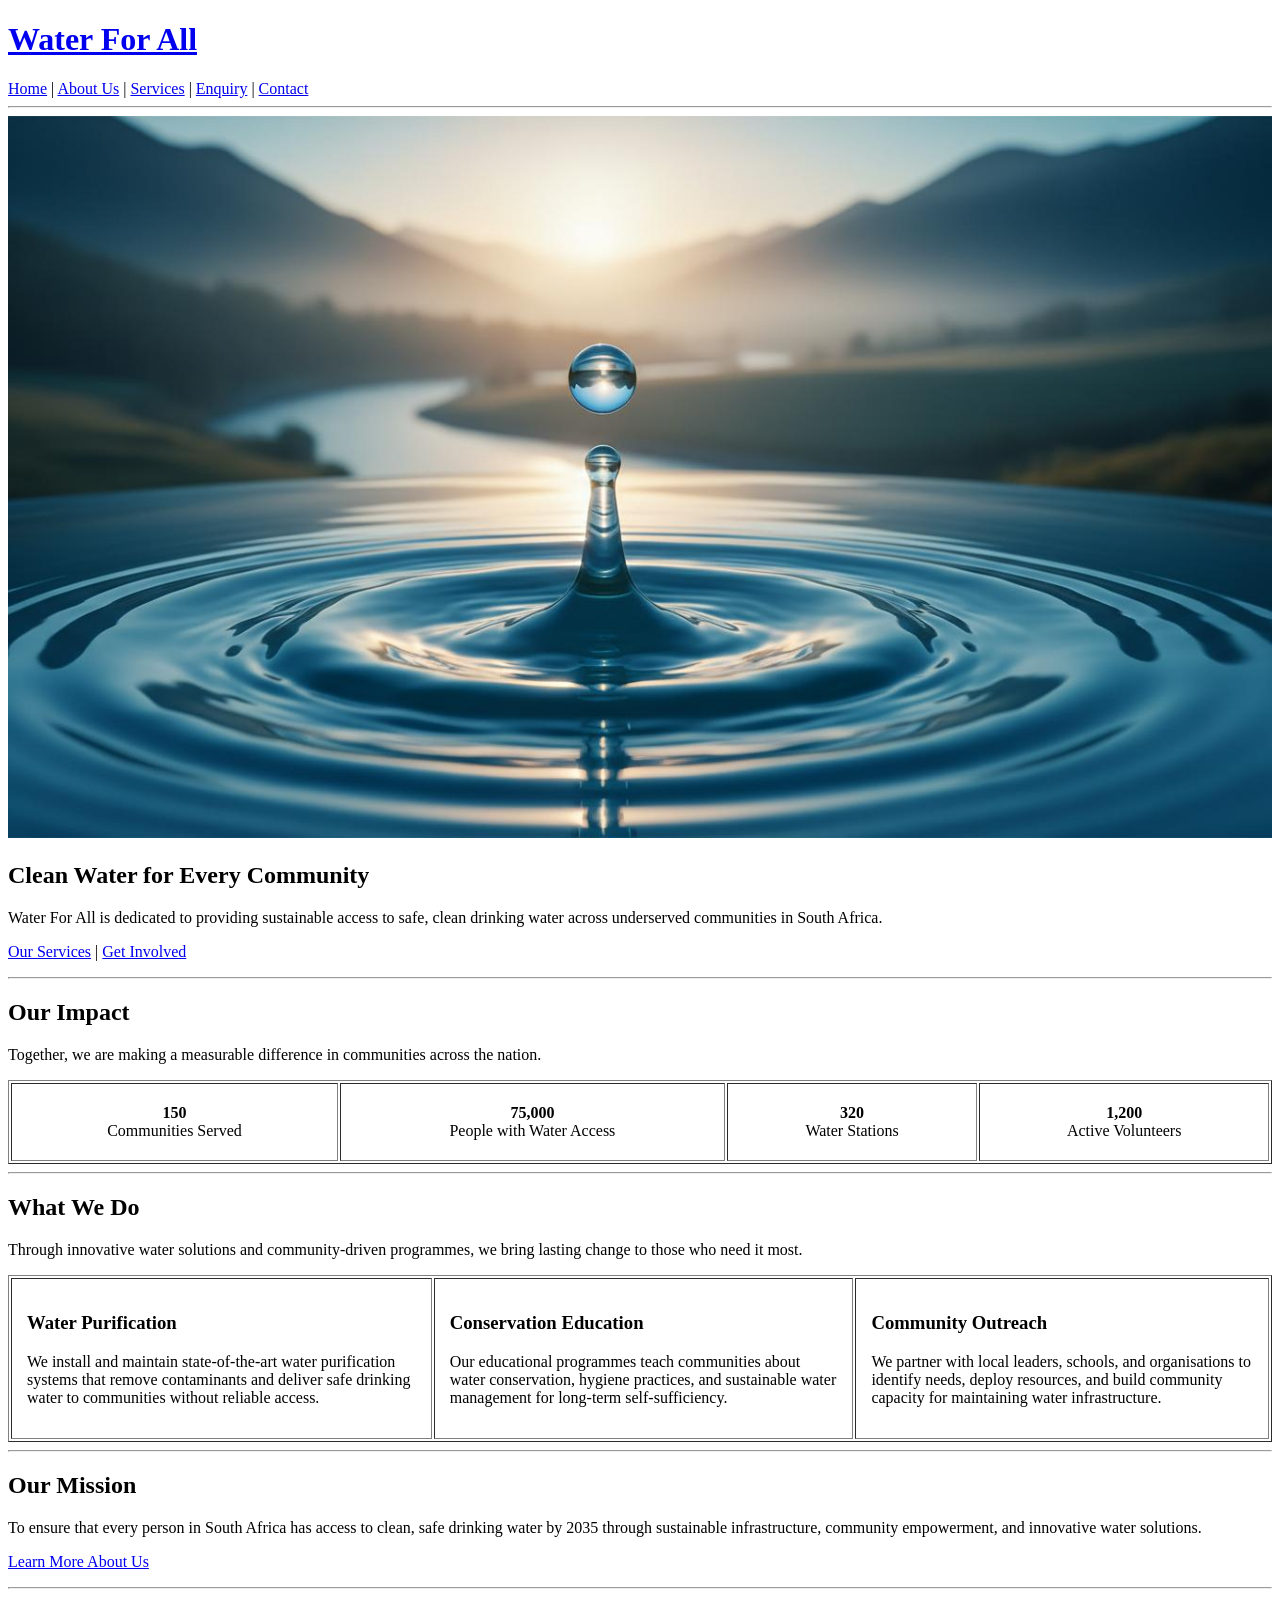
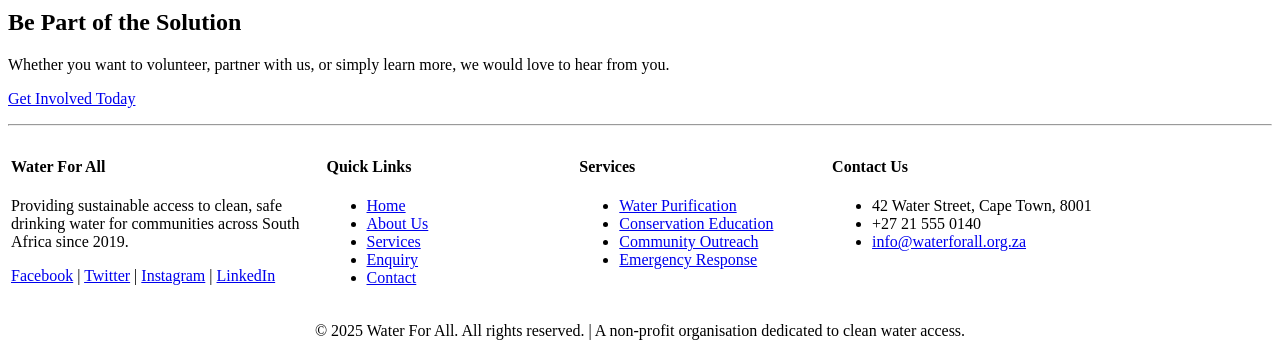
==== index.html @ b5fd282f "added multiple details such as footers,typeable  working coloms to fill in details" ====
<!DOCTYPE html>
<html lang="en">
<head>
    <meta charset="UTF-8">
    <meta name="viewport" content="width=device-width, initial-scale=1.0">
    <meta name="description" content="Water For All - Providing clean, safe drinking water to communities across South Africa.">
    <title>Water For All | Clean Water for Every Community</title>
</head>
<body>

<!-- ==================== HEADER ==================== -->
<header>
    <a href="index.html">
        <h1>Water For All</h1>
    </a>
    <nav>
        <a href="index.html">Home</a> |
        <a href="about.html">About Us</a> |
        <a href="services.html">Services</a> |
        <a href="enquiry.html">Enquiry</a> |
        <a href="contact.html">Contact</a>
    </nav>
    <hr>
</header>

<!-- ==================== MAIN CONTENT ==================== -->
<main>

    <!-- Hero Section -->
    <section>
        <img src="images/hero-home.jpg" alt="Crystal clear water drop creating ripples in a pool" width="100%">
        <h1>Clean Water for Every Community</h1>
        <p>Water For All is dedicated to providing sustainable access to safe, clean drinking water across underserved communities in South Africa.</p>
        <p><a href="services.html">Our Services</a> | <a href="enquiry.html">Get Involved</a></p>
    </section>

    <hr>

    <!-- Impact Statistics -->
    <section>
        <h2>Our Impact</h2>
        <p>Together, we are making a measurable difference in communities across the nation.</p>
        <table border="1" cellpadding="20" width="100%">
            <tr>
                <td align="center">
                    <strong>150</strong><br>
                    Communities Served
                </td>
                <td align="center">
                    <strong>75,000</strong><br>
                    People with Water Access
                </td>
                <td align="center">
                    <strong>320</strong><br>
                    Water Stations
                </td>
                <td align="center">
                    <strong>1,200</strong><br>
                    Active Volunteers
                </td>
            </tr>
        </table>
    </section>

    <hr>

    <!-- Features Section -->
    <section>
        <h2>What We Do</h2>
        <p>Through innovative water solutions and community-driven programmes, we bring lasting change to those who need it most.</p>
        <table border="1" cellpadding="15" width="100%">
            <tr>
                <td valign="top">
                    <h3>Water Purification</h3>
                    <p>We install and maintain state-of-the-art water purification systems that remove contaminants and deliver safe drinking water to communities without reliable access.</p>
                </td>
                <td valign="top">
                    <h3>Conservation Education</h3>
                    <p>Our educational programmes teach communities about water conservation, hygiene practices, and sustainable water management for long-term self-sufficiency.</p>
                </td>
                <td valign="top">
                    <h3>Community Outreach</h3>
                    <p>We partner with local leaders, schools, and organisations to identify needs, deploy resources, and build community capacity for maintaining water infrastructure.</p>
                </td>
            </tr>
        </table>
    </section>

    <hr>

    <!-- Mission Statement -->
    <section>
        <h2>Our Mission</h2>
        <p>To ensure that every person in South Africa has access to clean, safe drinking water by 2035 through sustainable infrastructure, community empowerment, and innovative water solutions.</p>
        <p><a href="about.html">Learn More About Us</a></p>
    </section>

    <hr>

    <!-- Call-to-Action -->
    <section>
        <h2>Be Part of the Solution</h2>
        <p>Whether you want to volunteer, partner with us, or simply learn more, we would love to hear from you.</p>
        <p><a href="enquiry.html">Get Involved Today</a></p>
    </section>

</main>

<hr>

<!-- ==================== FOOTER ==================== -->
<footer>
    <table width="100%">
        <tr>
            <td valign="top" width="25%">
                <h4>Water For All</h4>
                <p>Providing sustainable access to clean, safe drinking water for communities across South Africa since 2019.</p>
                <p>
                    <a href="#">Facebook</a> |
                    <a href="#">Twitter</a> |
                    <a href="#">Instagram</a> |
                    <a href="#">LinkedIn</a>
                </p>
            </td>
            <td valign="top" width="20%">
                <h4>Quick Links</h4>
                <ul>
                    <li><a href="index.html">Home</a></li>
                    <li><a href="about.html">About Us</a></li>
                    <li><a href="services.html">Services</a></li>
                    <li><a href="enquiry.html">Enquiry</a></li>
                    <li><a href="contact.html">Contact</a></li>
                </ul>
            </td>
            <td valign="top" width="20%">
                <h4>Services</h4>
                <ul>
                    <li><a href="services.html">Water Purification</a></li>
                    <li><a href="services.html">Conservation Education</a></li>
                    <li><a href="services.html">Community Outreach</a></li>
                    <li><a href="services.html">Emergency Response</a></li>
                </ul>
            </td>
            <td valign="top" width="35%">
                <h4>Contact Us</h4>
                <ul>
                    <li>42 Water Street, Cape Town, 8001</li>
                    <li>+27 21 555 0140</li>
                    <li><a href="mailto:info@waterforall.org.za">info@waterforall.org.za</a></li>
                </ul>
            </td>
        </tr>
    </table>
    <p align="center">&copy; 2025 Water For All. All rights reserved. | A non-profit organisation dedicated to clean water access.</p>
</footer>

</body>
</html>
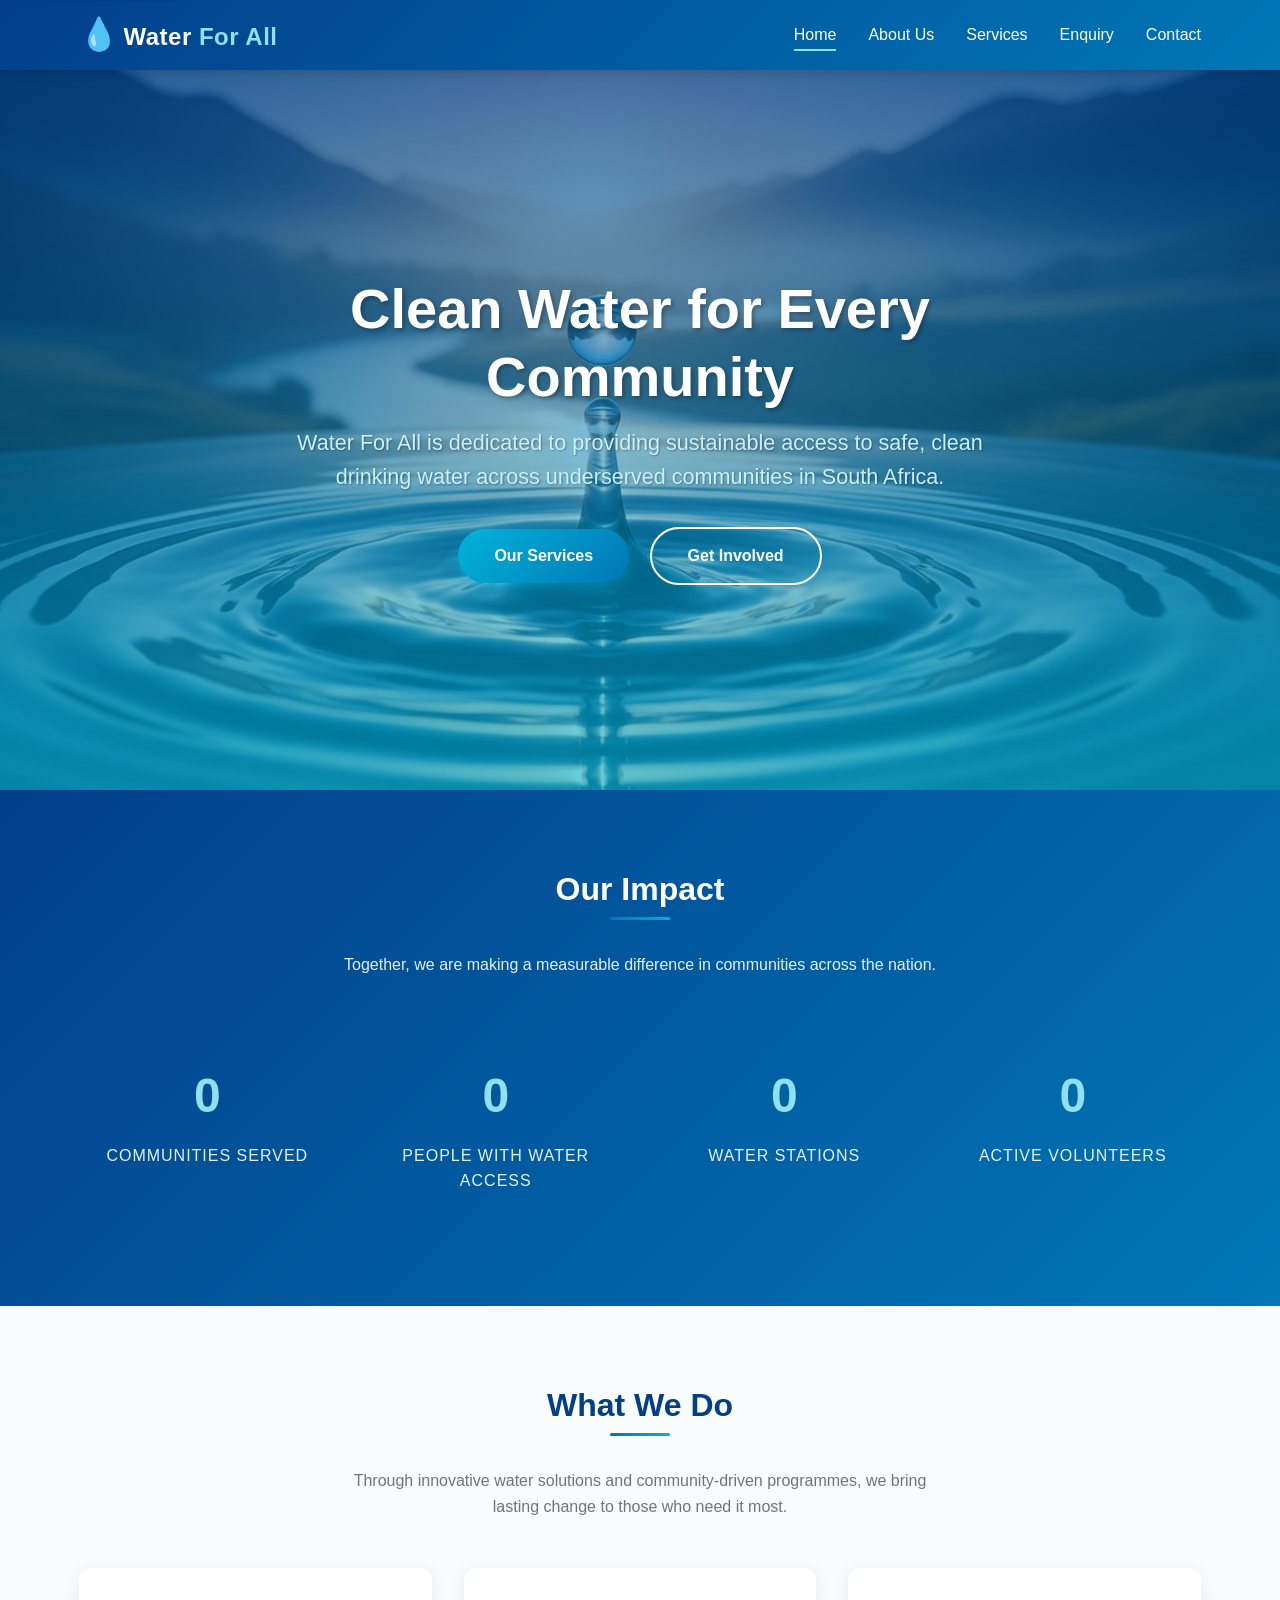
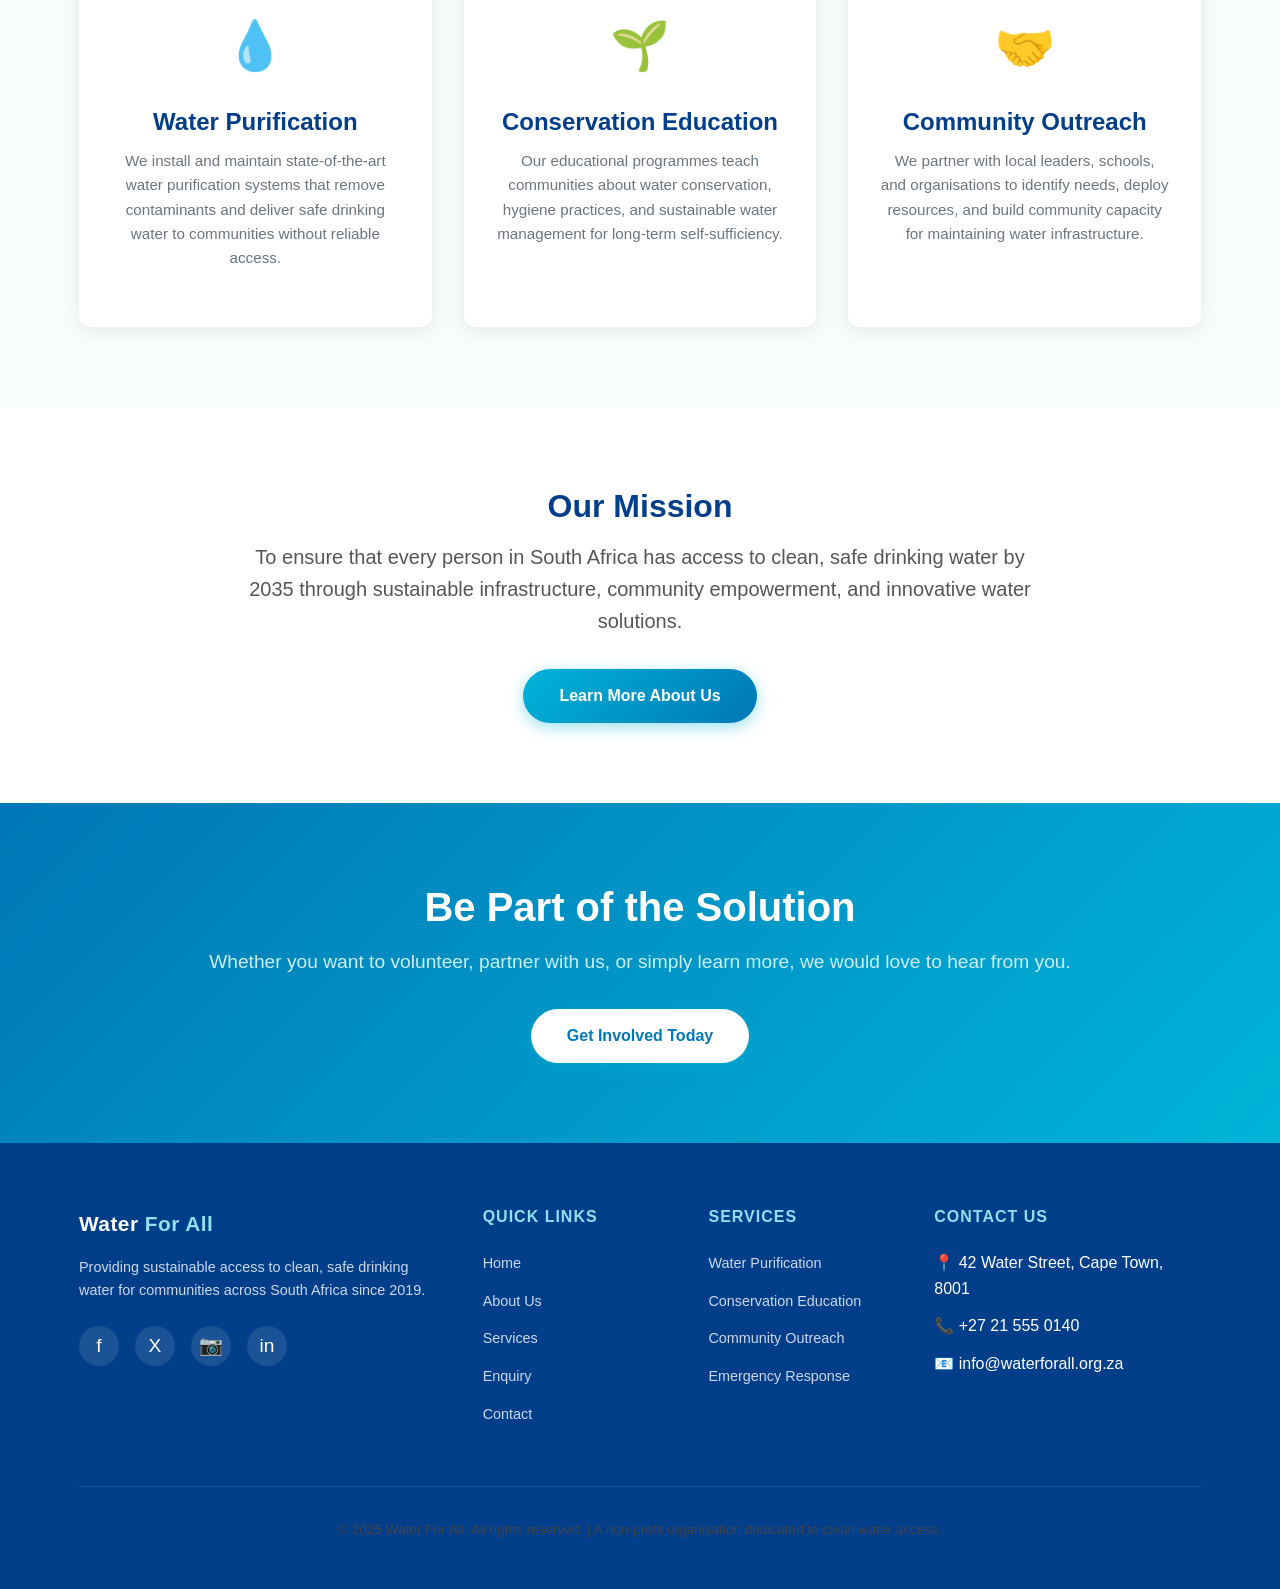
==== commit ffaf68c6: "updated all the code changed the background,etc this business is purely fictional all pictures are a" ====
--- a/index.html
+++ b/index.html
@@ -1,158 +1,228 @@
 <!DOCTYPE html>
+<!--
+    Water For All - Homepage (index.html)
+    This is the main landing page featuring a hero section,
+    statistics about the organisation's impact, and key features.
+-->
 <html lang="en">
 <head>
+    <!-- Meta tags for character encoding and responsive viewport -->
     <meta charset="UTF-8">
     <meta name="viewport" content="width=device-width, initial-scale=1.0">
     <meta name="description" content="Water For All - Providing clean, safe drinking water to communities across South Africa.">
     <title>Water For All | Clean Water for Every Community</title>
+    <!-- Link to external stylesheet -->
+    <link rel="stylesheet" href="css/style.css">
 </head>
 <body>
-
-<!-- ==================== HEADER ==================== -->
-<header>
-    <a href="index.html">
-        <h1>Water For All</h1>
-    </a>
-    <nav>
-        <a href="index.html">Home</a> |
-        <a href="about.html">About Us</a> |
-        <a href="services.html">Services</a> |
-        <a href="enquiry.html">Enquiry</a> |
-        <a href="contact.html">Contact</a>
-    </nav>
-    <hr>
-</header>
-
-<!-- ==================== MAIN CONTENT ==================== -->
-<main>
-
-    <!-- Hero Section -->
-    <section>
-        <img src="images/hero-home.jpg" alt="Crystal clear water drop creating ripples in a pool" width="100%">
-        <h1>Clean Water for Every Community</h1>
-        <p>Water For All is dedicated to providing sustainable access to safe, clean drinking water across underserved communities in South Africa.</p>
-        <p><a href="services.html">Our Services</a> | <a href="enquiry.html">Get Involved</a></p>
-    </section>
-
-    <hr>
-
-    <!-- Impact Statistics -->
-    <section>
-        <h2>Our Impact</h2>
-        <p>Together, we are making a measurable difference in communities across the nation.</p>
-        <table border="1" cellpadding="20" width="100%">
-            <tr>
-                <td align="center">
-                    <strong>150</strong><br>
-                    Communities Served
-                </td>
-                <td align="center">
-                    <strong>75,000</strong><br>
-                    People with Water Access
-                </td>
-                <td align="center">
-                    <strong>320</strong><br>
-                    Water Stations
-                </td>
-                <td align="center">
-                    <strong>1,200</strong><br>
-                    Active Volunteers
-                </td>
-            </tr>
-        </table>
-    </section>
-
-    <hr>
-
-    <!-- Features Section -->
-    <section>
-        <h2>What We Do</h2>
-        <p>Through innovative water solutions and community-driven programmes, we bring lasting change to those who need it most.</p>
-        <table border="1" cellpadding="15" width="100%">
-            <tr>
-                <td valign="top">
-                    <h3>Water Purification</h3>
-                    <p>We install and maintain state-of-the-art water purification systems that remove contaminants and deliver safe drinking water to communities without reliable access.</p>
-                </td>
-                <td valign="top">
-                    <h3>Conservation Education</h3>
-                    <p>Our educational programmes teach communities about water conservation, hygiene practices, and sustainable water management for long-term self-sufficiency.</p>
-                </td>
-                <td valign="top">
-                    <h3>Community Outreach</h3>
-                    <p>We partner with local leaders, schools, and organisations to identify needs, deploy resources, and build community capacity for maintaining water infrastructure.</p>
-                </td>
-            </tr>
-        </table>
-    </section>
-
-    <hr>
-
-    <!-- Mission Statement -->
-    <section>
-        <h2>Our Mission</h2>
-        <p>To ensure that every person in South Africa has access to clean, safe drinking water by 2035 through sustainable infrastructure, community empowerment, and innovative water solutions.</p>
-        <p><a href="about.html">Learn More About Us</a></p>
-    </section>
-
-    <hr>
-
-    <!-- Call-to-Action -->
-    <section>
-        <h2>Be Part of the Solution</h2>
-        <p>Whether you want to volunteer, partner with us, or simply learn more, we would love to hear from you.</p>
-        <p><a href="enquiry.html">Get Involved Today</a></p>
-    </section>
-
-</main>
-
-<hr>
-
-<!-- ==================== FOOTER ==================== -->
-<footer>
-    <table width="100%">
-        <tr>
-            <td valign="top" width="25%">
-                <h4>Water For All</h4>
-                <p>Providing sustainable access to clean, safe drinking water for communities across South Africa since 2019.</p>
-                <p>
-                    <a href="#">Facebook</a> |
-                    <a href="#">Twitter</a> |
-                    <a href="#">Instagram</a> |
-                    <a href="#">LinkedIn</a>
-                </p>
-            </td>
-            <td valign="top" width="20%">
-                <h4>Quick Links</h4>
-                <ul>
-                    <li><a href="index.html">Home</a></li>
+    <!-- Skip to content link for keyboard accessibility -->
+    <a href="#main-content" class="skip-link">Skip to main content</a>
+
+    <!-- ============================================================ -->
+    <!-- SITE HEADER with Logo and Navigation -->
+    <!-- ============================================================ -->
+    <header class="site-header">
+        <div class="container header-container">
+            <!-- Logo with water drop icon -->
+            <div class="logo">
+                <a href="index.html">
+                    <span class="logo-icon">&#128167;</span>
+                    <span class="logo-text">Water <span>For All</span></span>
+                </a>
+            </div>
+            <!-- Mobile menu toggle button -->
+            <button class="menu-toggle" aria-label="Toggle navigation menu">&#9776;</button>
+            <!-- Main navigation menu -->
+            <nav class="main-nav" aria-label="Main navigation">
+                <ul class="nav-list">
+                    <li><a href="index.html" class="active">Home</a></li>
                     <li><a href="about.html">About Us</a></li>
                     <li><a href="services.html">Services</a></li>
                     <li><a href="enquiry.html">Enquiry</a></li>
                     <li><a href="contact.html">Contact</a></li>
                 </ul>
-            </td>
-            <td valign="top" width="20%">
-                <h4>Services</h4>
-                <ul>
-                    <li><a href="services.html">Water Purification</a></li>
-                    <li><a href="services.html">Conservation Education</a></li>
-                    <li><a href="services.html">Community Outreach</a></li>
-                    <li><a href="services.html">Emergency Response</a></li>
-                </ul>
-            </td>
-            <td valign="top" width="35%">
-                <h4>Contact Us</h4>
-                <ul>
-                    <li>42 Water Street, Cape Town, 8001</li>
-                    <li>+27 21 555 0140</li>
-                    <li><a href="mailto:info@waterforall.org.za">info@waterforall.org.za</a></li>
-                </ul>
-            </td>
-        </tr>
-    </table>
-    <p align="center">&copy; 2025 Water For All. All rights reserved. | A non-profit organisation dedicated to clean water access.</p>
-</footer>
-
+            </nav>
+        </div>
+    </header>
+
+    <!-- ============================================================ -->
+    <!-- MAIN CONTENT -->
+    <!-- ============================================================ -->
+    <main id="main-content">
+
+        <!-- ============================================================ -->
+        <!-- HERO SECTION -->
+        <!-- Full-width banner with background image, heading, and CTA -->
+        <!-- ============================================================ -->
+        <section class="hero" aria-label="Welcome banner">
+            <!-- Background image -->
+            <img src="images/hero-home.jpg" alt="Crystal clear water drop creating ripples" class="hero-bg">
+            <!-- Semi-transparent overlay for text readability -->
+            <div class="hero-overlay"></div>
+            <!-- Hero content: heading, tagline, and call-to-action buttons -->
+            <div class="hero-content">
+                <h1>Clean Water for Every Community</h1>
+                <p class="hero-tagline">Water For All is dedicated to providing sustainable access to safe, clean drinking water across underserved communities in South Africa.</p>
+                <div class="hero-buttons">
+                    <a href="services.html" class="btn btn-primary">Our Services</a>
+                    <a href="enquiry.html" class="btn btn-secondary">Get Involved</a>
+                </div>
+            </div>
+        </section>
+
+        <!-- ============================================================ -->
+        <!-- IMPACT STATISTICS SECTION -->
+        <!-- Displays key metrics about the organisation's achievements -->
+        <!-- ============================================================ -->
+        <section class="section section-dark" aria-label="Our impact statistics">
+            <div class="container">
+                <div class="section-header">
+                    <h2>Our Impact</h2>
+                    <p>Together, we are making a measurable difference in communities across the nation.</p>
+                </div>
+                <div class="stats-grid">
+                    <!-- Stat item 1: Communities served -->
+                    <div class="stat-item">
+                        <span class="stat-number" data-count="150">0</span>
+                        <span class="stat-label">Communities Served</span>
+                    </div>
+                    <!-- Stat item 2: People with water access -->
+                    <div class="stat-item">
+                        <span class="stat-number" data-count="75000">0</span>
+                        <span class="stat-label">People with Water Access</span>
+                    </div>
+                    <!-- Stat item 3: Water stations installed -->
+                    <div class="stat-item">
+                        <span class="stat-number" data-count="320">0</span>
+                        <span class="stat-label">Water Stations</span>
+                    </div>
+                    <!-- Stat item 4: Volunteer network -->
+                    <div class="stat-item">
+                        <span class="stat-number" data-count="1200">0</span>
+                        <span class="stat-label">Active Volunteers</span>
+                    </div>
+                </div>
+            </div>
+        </section>
+
+        <!-- ============================================================ -->
+        <!-- FEATURES / KEY SERVICES SECTION -->
+        <!-- Three feature cards highlighting the organisation's main focus areas -->
+        <!-- ============================================================ -->
+        <section class="section section-light" aria-label="What we do">
+            <div class="container">
+                <div class="section-header">
+                    <h2>What We Do</h2>
+                    <p>Through innovative water solutions and community-driven programmes, we bring lasting change to those who need it most.</p>
+                </div>
+                <div class="features-grid">
+                    <!-- Feature 1: Water Purification -->
+                    <article class="feature-card">
+                        <span class="feature-icon">&#128167;</span>
+                        <h3>Water Purification</h3>
+                        <p>We install and maintain state-of-the-art water purification systems that remove contaminants and deliver safe drinking water to communities without reliable access.</p>
+                    </article>
+                    <!-- Feature 2: Conservation Education -->
+                    <article class="feature-card">
+                        <span class="feature-icon">&#127793;</span>
+                        <h3>Conservation Education</h3>
+                        <p>Our educational programmes teach communities about water conservation, hygiene practices, and sustainable water management for long-term self-sufficiency.</p>
+                    </article>
+                    <!-- Feature 3: Community Outreach -->
+                    <article class="feature-card">
+                        <span class="feature-icon">&#129309;</span>
+                        <h3>Community Outreach</h3>
+                        <p>We partner with local leaders, schools, and organisations to identify needs, deploy resources, and build community capacity for maintaining water infrastructure.</p>
+                    </article>
+                </div>
+            </div>
+        </section>
+
+        <!-- ============================================================ -->
+        <!-- MISSION STATEMENT SECTION -->
+        <!-- Brief statement about the organisation's mission -->
+        <!-- ============================================================ -->
+        <section class="section" aria-label="Our mission">
+            <div class="container text-center">
+                <h2>Our Mission</h2>
+                <p style="font-size: 1.25rem; max-width: 800px; margin: 0 auto 2rem; color: #555;">
+                    To ensure that every person in South Africa has access to clean, safe drinking water by 2035 through sustainable infrastructure, community empowerment, and innovative water solutions.
+                </p>
+                <a href="about.html" class="btn btn-primary">Learn More About Us</a>
+            </div>
+        </section>
+
+        <!-- ============================================================ -->
+        <!-- CALL-TO-ACTION SECTION -->
+        <!-- Encourages visitors to take action -->
+        <!-- ============================================================ -->
+        <section class="cta-section" aria-label="Get involved">
+            <div class="container">
+                <h2>Be Part of the Solution</h2>
+                <p>Whether you want to volunteer, partner with us, or simply learn more, we would love to hear from you.</p>
+                <a href="enquiry.html" class="btn btn-primary" style="background: #fff; color: #0077B6;">Get Involved Today</a>
+            </div>
+        </section>
+
+    </main>
+
+    <!-- ============================================================ -->
+    <!-- SITE FOOTER -->
+    <!-- Contains logo, quick links, contact info, and social links -->
+    <!-- ============================================================ -->
+    <footer class="site-footer">
+        <div class="container">
+            <div class="footer-grid">
+                <!-- Brand column -->
+                <div class="footer-brand">
+                    <span class="logo-text">Water <span>For All</span></span>
+                    <p>Providing sustainable access to clean, safe drinking water for communities across South Africa since 2019.</p>
+                    <div class="footer-social">
+                        <a href="#" class="social-icon" aria-label="Facebook">f</a>
+                        <a href="#" class="social-icon" aria-label="Twitter">X</a>
+                        <a href="#" class="social-icon" aria-label="Instagram">&#128247;</a>
+                        <a href="#" class="social-icon" aria-label="LinkedIn">in</a>
+                    </div>
+                </div>
+                <!-- Quick links column -->
+                <div class="footer-links">
+                    <h4>Quick Links</h4>
+                    <ul>
+                        <li><a href="index.html">Home</a></li>
+                        <li><a href="about.html">About Us</a></li>
+                        <li><a href="services.html">Services</a></li>
+                        <li><a href="enquiry.html">Enquiry</a></li>
+                        <li><a href="contact.html">Contact</a></li>
+                    </ul>
+                </div>
+                <!-- Services column -->
+                <div class="footer-links">
+                    <h4>Services</h4>
+                    <ul>
+                        <li><a href="services.html">Water Purification</a></li>
+                        <li><a href="services.html">Conservation Education</a></li>
+                        <li><a href="services.html">Community Outreach</a></li>
+                        <li><a href="services.html">Emergency Response</a></li>
+                    </ul>
+                </div>
+                <!-- Contact column -->
+                <div class="footer-links">
+                    <h4>Contact Us</h4>
+                    <ul>
+                        <li>&#128205; 42 Water Street, Cape Town, 8001</li>
+                        <li>&#128222; +27 21 555 0140</li>
+                        <li>&#128231; info@waterforall.org.za</li>
+                    </ul>
+                </div>
+            </div>
+            <!-- Copyright bar -->
+            <div class="footer-bottom">
+                <p>&copy; 2025 Water For All. All rights reserved. | A non-profit organisation dedicated to clean water access.</p>
+            </div>
+        </div>
+    </footer>
+
+    <!-- Link to external JavaScript file -->
+    <script src="js/main.js"></script>
 </body>
 </html>
--- a/css/style.css
+++ b/css/style.css
@@ -0,0 +1,1048 @@
+/* ============================================================
+   Water For All - Main Stylesheet
+   Colour Palette:
+   - Primary Blue:     #0077B6 (headings, links, accents)
+   - Dark Blue:        #023E8A (dark sections, footer)
+   - Light Blue:       #90E0EF (highlights, hover states)
+   - Pale Blue:        #CAF0F8 (backgrounds, cards)
+   - Accent Teal:      #00B4D8 (buttons, CTAs)
+   - White:            #FFFFFF (text on dark)
+   - Dark Text:        #1A1A2E (body text)
+   - Grey Text:        #6C757D (captions, secondary)
+   ============================================================ */
+
+/* ---- Reset & Base Styles ---- */
+*, *::before, *::after {
+    margin: 0;
+    padding: 0;
+    box-sizing: border-box;
+}
+
+html {
+    scroll-behavior: smooth;
+}
+
+body {
+    font-family: 'Segoe UI', Tahoma, Geneva, Verdana, sans-serif;
+    font-size: 16px;
+    line-height: 1.6;
+    color: #1A1A2E;
+    background-color: #FFFFFF;
+}
+
+/* ---- Typography ---- */
+h1, h2, h3, h4, h5, h6 {
+    font-weight: 700;
+    line-height: 1.2;
+    color: #023E8A;
+    margin-bottom: 1rem;
+}
+
+h1 { font-size: 2.5rem; }
+h2 { font-size: 2rem; }
+h3 { font-size: 1.5rem; }
+
+p {
+    margin-bottom: 1rem;
+    color: #444;
+}
+
+a {
+    color: #0077B6;
+    text-decoration: none;
+    transition: color 0.3s ease;
+}
+
+a:hover {
+    color: #00B4D8;
+    text-decoration: underline;
+}
+
+img {
+    max-width: 100%;
+    height: auto;
+    display: block;
+}
+
+/* ---- Container ---- */
+.container {
+    width: 90%;
+    max-width: 1200px;
+    margin: 0 auto;
+    padding: 0 15px;
+}
+
+/* ---- Skip-to-content link for accessibility ---- */
+.skip-link {
+    position: absolute;
+    top: -40px;
+    left: 0;
+    background: #023E8A;
+    color: #fff;
+    padding: 8px 16px;
+    z-index: 10000;
+    transition: top 0.3s;
+}
+
+.skip-link:focus {
+    top: 0;
+}
+
+/* ============================================================
+   HEADER & NAVIGATION
+   ============================================================ */
+
+.site-header {
+    background: linear-gradient(135deg, #023E8A 0%, #0077B6 100%);
+    color: #fff;
+    padding: 0;
+    position: sticky;
+    top: 0;
+    z-index: 1000;
+    box-shadow: 0 2px 10px rgba(0,0,0,0.15);
+}
+
+.header-container {
+    display: flex;
+    justify-content: space-between;
+    align-items: center;
+    height: 70px;
+}
+
+/* ---- Logo ---- */
+.logo {
+    display: flex;
+    align-items: center;
+    gap: 12px;
+}
+
+.logo-icon {
+    font-size: 2rem;
+}
+
+.logo-text {
+    font-size: 1.5rem;
+    font-weight: 700;
+    color: #fff;
+    letter-spacing: 0.5px;
+}
+
+.logo-text span {
+    color: #90E0EF;
+}
+
+.logo a {
+    text-decoration: none;
+    color: inherit;
+}
+
+.logo a:hover {
+    text-decoration: none;
+}
+
+/* ---- Main Navigation ---- */
+.main-nav {
+    display: flex;
+    align-items: center;
+}
+
+.nav-list {
+    display: flex;
+    list-style: none;
+    gap: 2rem;
+}
+
+.nav-list a {
+    color: #fff;
+    font-weight: 500;
+    padding: 0.5rem 0;
+    position: relative;
+    text-decoration: none;
+}
+
+.nav-list a::after {
+    content: '';
+    position: absolute;
+    bottom: 0;
+    left: 0;
+    width: 0;
+    height: 2px;
+    background: #90E0EF;
+    transition: width 0.3s ease;
+}
+
+.nav-list a:hover::after,
+.nav-list a.active::after {
+    width: 100%;
+}
+
+.nav-list a:hover {
+    color: #90E0EF;
+    text-decoration: none;
+}
+
+/* ---- Mobile Menu Toggle ---- */
+.menu-toggle {
+    display: none;
+    background: none;
+    border: none;
+    color: #fff;
+    font-size: 1.5rem;
+    cursor: pointer;
+    padding: 0.5rem;
+}
+
+/* ============================================================
+   HERO SECTION (Homepage)
+   ============================================================ */
+
+.hero {
+    position: relative;
+    height: 80vh;
+    min-height: 500px;
+    display: flex;
+    align-items: center;
+    justify-content: center;
+    text-align: center;
+    overflow: hidden;
+}
+
+.hero-bg {
+    position: absolute;
+    top: 0;
+    left: 0;
+    width: 100%;
+    height: 100%;
+    object-fit: cover;
+    z-index: 0;
+}
+
+.hero-overlay {
+    position: absolute;
+    top: 0;
+    left: 0;
+    width: 100%;
+    height: 100%;
+    background: linear-gradient(
+        180deg,
+        rgba(2, 62, 138, 0.7) 0%,
+        rgba(0, 119, 182, 0.5) 50%,
+        rgba(0, 180, 216, 0.6) 100%
+    );
+    z-index: 1;
+}
+
+.hero-content {
+    position: relative;
+    z-index: 2;
+    max-width: 800px;
+    padding: 2rem;
+    color: #fff;
+}
+
+.hero h1 {
+    font-size: 3.5rem;
+    color: #fff;
+    margin-bottom: 1rem;
+    text-shadow: 2px 2px 4px rgba(0,0,0,0.3);
+}
+
+.hero-tagline {
+    font-size: 1.35rem;
+    margin-bottom: 2rem;
+    color: #CAF0F8;
+    text-shadow: 1px 1px 2px rgba(0,0,0,0.3);
+}
+
+/* ---- Buttons ---- */
+.btn {
+    display: inline-block;
+    padding: 14px 36px;
+    border-radius: 50px;
+    font-weight: 600;
+    font-size: 1rem;
+    text-align: center;
+    cursor: pointer;
+    transition: all 0.3s ease;
+    border: none;
+    text-decoration: none;
+}
+
+.btn:hover {
+    text-decoration: none;
+}
+
+.btn-primary {
+    background: linear-gradient(135deg, #00B4D8 0%, #0077B6 100%);
+    color: #fff;
+    box-shadow: 0 4px 15px rgba(0, 180, 216, 0.4);
+}
+
+.btn-primary:hover {
+    background: linear-gradient(135deg, #0077B6 0%, #00B4D8 100%);
+    color: #fff;
+    transform: translateY(-2px);
+    box-shadow: 0 6px 20px rgba(0, 180, 216, 0.5);
+}
+
+.btn-secondary {
+    background: transparent;
+    color: #fff;
+    border: 2px solid #fff;
+    margin-left: 1rem;
+}
+
+.btn-secondary:hover {
+    background: #fff;
+    color: #0077B6;
+    transform: translateY(-2px);
+}
+
+/* ============================================================
+   SECTION STYLES
+   ============================================================ */
+
+.section {
+    padding: 5rem 0;
+}
+
+.section-header {
+    text-align: center;
+    margin-bottom: 3rem;
+}
+
+.section-header h2 {
+    position: relative;
+    display: inline-block;
+    padding-bottom: 0.75rem;
+}
+
+.section-header h2::after {
+    content: '';
+    position: absolute;
+    bottom: 0;
+    left: 50%;
+    transform: translateX(-50%);
+    width: 60px;
+    height: 3px;
+    background: linear-gradient(90deg, #0077B6, #00B4D8);
+    border-radius: 2px;
+}
+
+.section-header p {
+    max-width: 600px;
+    margin: 1rem auto 0;
+    color: #6C757D;
+}
+
+/* Light and Dark section variants */
+.section-light {
+    background-color: #F8FCFD;
+}
+
+.section-dark {
+    background: linear-gradient(135deg, #023E8A 0%, #0077B6 100%);
+    color: #fff;
+}
+
+.section-dark h2,
+.section-dark h3 {
+    color: #fff;
+}
+
+.section-dark p {
+    color: rgba(255,255,255,0.9);
+}
+
+/* ============================================================
+   STATS / IMPACT SECTION
+   ============================================================ */
+
+.stats-grid {
+    display: grid;
+    grid-template-columns: repeat(4, 1fr);
+    gap: 2rem;
+    text-align: center;
+}
+
+.stat-item {
+    padding: 2rem 1rem;
+}
+
+.stat-number {
+    font-size: 3rem;
+    font-weight: 700;
+    color: #90E0EF;
+    display: block;
+    margin-bottom: 0.5rem;
+}
+
+.stat-label {
+    font-size: 1rem;
+    color: rgba(255,255,255,0.9);
+    text-transform: uppercase;
+    letter-spacing: 1px;
+}
+
+/* ============================================================
+   FEATURES / SERVICES GRID
+   ============================================================ */
+
+.features-grid {
+    display: grid;
+    grid-template-columns: repeat(3, 1fr);
+    gap: 2rem;
+}
+
+.feature-card {
+    background: #fff;
+    border-radius: 12px;
+    padding: 2.5rem 2rem;
+    text-align: center;
+    box-shadow: 0 4px 20px rgba(0,0,0,0.08);
+    transition: transform 0.3s ease, box-shadow 0.3s ease;
+}
+
+.feature-card:hover {
+    transform: translateY(-8px);
+    box-shadow: 0 12px 30px rgba(0,0,0,0.12);
+}
+
+.feature-icon {
+    font-size: 3rem;
+    margin-bottom: 1.5rem;
+    display: block;
+}
+
+.feature-card h3 {
+    color: #023E8A;
+    margin-bottom: 0.75rem;
+}
+
+.feature-card p {
+    color: #6C757D;
+    font-size: 0.95rem;
+}
+
+/* ============================================================
+   SERVICES PAGE CARDS
+   ============================================================ */
+
+.services-grid {
+    display: grid;
+    grid-template-columns: repeat(3, 1fr);
+    gap: 2rem;
+}
+
+.service-card {
+    background: #fff;
+    border-radius: 12px;
+    overflow: hidden;
+    box-shadow: 0 4px 20px rgba(0,0,0,0.08);
+    transition: transform 0.3s ease, box-shadow 0.3s ease;
+}
+
+.service-card:hover {
+    transform: translateY(-5px);
+    box-shadow: 0 12px 30px rgba(0,0,0,0.12);
+}
+
+.service-card img {
+    width: 100%;
+    height: 200px;
+    object-fit: cover;
+}
+
+.service-content {
+    padding: 1.5rem;
+}
+
+.service-content h3 {
+    color: #023E8A;
+    margin-bottom: 0.5rem;
+}
+
+.service-content p {
+    color: #6C757D;
+    font-size: 0.95rem;
+    margin-bottom: 1rem;
+}
+
+.service-link {
+    font-weight: 600;
+    color: #0077B6;
+}
+
+/* ============================================================
+   ABOUT PAGE STYLES
+   ============================================================ */
+
+.about-hero {
+    background: linear-gradient(135deg, #023E8A 0%, #0077B6 50%, #00B4D8 100%);
+    padding: 6rem 0;
+    text-align: center;
+    color: #fff;
+}
+
+.about-hero h1 {
+    color: #fff;
+    font-size: 3rem;
+}
+
+.about-hero p {
+    color: #CAF0F8;
+    font-size: 1.2rem;
+    max-width: 700px;
+    margin: 0 auto;
+}
+
+.about-content {
+    display: grid;
+    grid-template-columns: 1fr 1fr;
+    gap: 4rem;
+    align-items: center;
+}
+
+.about-image img {
+    border-radius: 12px;
+    box-shadow: 0 8px 30px rgba(0,0,0,0.1);
+}
+
+.about-text h2 {
+    margin-bottom: 1rem;
+}
+
+.values-list {
+    list-style: none;
+    padding: 0;
+}
+
+.values-list li {
+    padding: 0.75rem 0;
+    padding-left: 2rem;
+    position: relative;
+    border-bottom: 1px solid #eee;
+}
+
+.values-list li::before {
+    content: '\1F4A7';
+    position: absolute;
+    left: 0;
+    color: #0077B6;
+}
+
+/* Team Grid */
+.team-grid {
+    display: grid;
+    grid-template-columns: repeat(4, 1fr);
+    gap: 2rem;
+}
+
+.team-card {
+    text-align: center;
+    padding: 1.5rem;
+    background: #fff;
+    border-radius: 12px;
+    box-shadow: 0 4px 15px rgba(0,0,0,0.08);
+}
+
+.team-avatar {
+    width: 80px;
+    height: 80px;
+    border-radius: 50%;
+    background: linear-gradient(135deg, #0077B6, #00B4D8);
+    display: flex;
+    align-items: center;
+    justify-content: center;
+    margin: 0 auto 1rem;
+    font-size: 2rem;
+    color: #fff;
+}
+
+.team-card h4 {
+    color: #023E8A;
+    margin-bottom: 0.25rem;
+}
+
+.team-card p {
+    color: #6C757D;
+    font-size: 0.9rem;
+}
+
+/* ============================================================
+   CTA SECTION
+   ============================================================ */
+
+.cta-section {
+    background: linear-gradient(135deg, #0077B6 0%, #00B4D8 100%);
+    padding: 5rem 0;
+    text-align: center;
+    color: #fff;
+}
+
+.cta-section h2 {
+    color: #fff;
+    font-size: 2.5rem;
+    margin-bottom: 1rem;
+}
+
+.cta-section p {
+    color: #CAF0F8;
+    font-size: 1.2rem;
+    margin-bottom: 2rem;
+}
+
+/* ============================================================
+   CONTACT PAGE
+   ============================================================ */
+
+.contact-grid {
+    display: grid;
+    grid-template-columns: 1fr 1fr;
+    gap: 4rem;
+}
+
+.contact-info h3 {
+    margin-bottom: 1.5rem;
+}
+
+.contact-details {
+    list-style: none;
+    padding: 0;
+}
+
+.contact-details li {
+    padding: 1rem 0;
+    padding-left: 2.5rem;
+    position: relative;
+    border-bottom: 1px solid #eee;
+}
+
+.contact-details li:last-child {
+    border-bottom: none;
+}
+
+.contact-icon {
+    position: absolute;
+    left: 0;
+    font-size: 1.3rem;
+}
+
+/* ---- Contact Form ---- */
+.contact-form {
+    background: #F8FCFD;
+    padding: 2.5rem;
+    border-radius: 12px;
+}
+
+.form-group {
+    margin-bottom: 1.5rem;
+}
+
+.form-group label {
+    display: block;
+    margin-bottom: 0.5rem;
+    font-weight: 600;
+    color: #023E8A;
+}
+
+.form-group input,
+.form-group textarea,
+.form-group select {
+    width: 100%;
+    padding: 12px 16px;
+    border: 2px solid #E0E0E0;
+    border-radius: 8px;
+    font-size: 1rem;
+    font-family: inherit;
+    transition: border-color 0.3s ease, box-shadow 0.3s ease;
+}
+
+.form-group input:focus,
+.form-group textarea:focus,
+.form-group select:focus {
+    outline: none;
+    border-color: #0077B6;
+    box-shadow: 0 0 0 3px rgba(0, 119, 182, 0.1);
+}
+
+.form-group textarea {
+    resize: vertical;
+    min-height: 120px;
+}
+
+.form-error {
+    color: #DC3545;
+    font-size: 0.85rem;
+    margin-top: 0.25rem;
+    display: none;
+}
+
+.form-group.has-error input,
+.form-group.has-error textarea,
+.form-group.has-error select {
+    border-color: #DC3545;
+}
+
+.form-group.has-error .form-error {
+    display: block;
+}
+
+/* ---- Locations ---- */
+.locations-grid {
+    display: grid;
+    grid-template-columns: repeat(3, 1fr);
+    gap: 2rem;
+    margin-top: 3rem;
+}
+
+.location-card {
+    background: #fff;
+    padding: 2rem;
+    border-radius: 12px;
+    box-shadow: 0 4px 15px rgba(0,0,0,0.08);
+    text-align: center;
+}
+
+.location-icon {
+    font-size: 2.5rem;
+    margin-bottom: 1rem;
+    display: block;
+}
+
+.location-card h4 {
+    color: #023E8A;
+    margin-bottom: 0.5rem;
+}
+
+.location-card address {
+    font-style: normal;
+    color: #6C757D;
+    font-size: 0.95rem;
+}
+
+/* Map placeholder */
+.map-container {
+    width: 100%;
+    height: 400px;
+    background: linear-gradient(135deg, #CAF0F8 0%, #90E0EF 100%);
+    border-radius: 12px;
+    display: flex;
+    align-items: center;
+    justify-content: center;
+    margin-top: 3rem;
+    position: relative;
+    overflow: hidden;
+}
+
+.map-placeholder {
+    text-align: center;
+    color: #023E8A;
+}
+
+.map-placeholder-icon {
+    font-size: 4rem;
+    display: block;
+    margin-bottom: 1rem;
+}
+
+/* ============================================================
+   ENQUIRY PAGE
+   ============================================================ */
+
+.enquiry-layout {
+    display: grid;
+    grid-template-columns: 1fr 1fr;
+    gap: 4rem;
+    align-items: start;
+}
+
+.enquiry-intro {
+    padding-top: 1rem;
+}
+
+.enquiry-intro h2 {
+    margin-bottom: 1rem;
+}
+
+.enquiry-types {
+    margin-top: 2rem;
+}
+
+.enquiry-type {
+    display: flex;
+    align-items: flex-start;
+    gap: 1rem;
+    padding: 1.5rem;
+    background: #F8FCFD;
+    border-radius: 10px;
+    margin-bottom: 1rem;
+    border-left: 4px solid #0077B6;
+}
+
+.enquiry-type-icon {
+    font-size: 2rem;
+    flex-shrink: 0;
+}
+
+.enquiry-type h4 {
+    color: #023E8A;
+    margin-bottom: 0.25rem;
+}
+
+.enquiry-type p {
+    color: #6C757D;
+    font-size: 0.9rem;
+    margin-bottom: 0;
+}
+
+.radio-group {
+    display: flex;
+    gap: 1.5rem;
+    flex-wrap: wrap;
+}
+
+.radio-group label {
+    display: flex;
+    align-items: center;
+    gap: 0.5rem;
+    font-weight: 400;
+    color: #444;
+    cursor: pointer;
+}
+
+.radio-group input[type="radio"] {
+    width: auto;
+    accent-color: #0077B6;
+}
+
+/* ============================================================
+   FOOTER
+   ============================================================ */
+
+.site-footer {
+    background: #023E8A;
+    color: #fff;
+    padding: 4rem 0 2rem;
+}
+
+.footer-grid {
+    display: grid;
+    grid-template-columns: 2fr 1fr 1fr 1.5fr;
+    gap: 3rem;
+    margin-bottom: 3rem;
+}
+
+.footer-brand .logo-text {
+    font-size: 1.3rem;
+    margin-bottom: 1rem;
+    display: block;
+}
+
+.footer-brand p {
+    color: rgba(255,255,255,0.8);
+    font-size: 0.9rem;
+}
+
+.footer-links h4 {
+    color: #90E0EF;
+    font-size: 1rem;
+    text-transform: uppercase;
+    letter-spacing: 1px;
+    margin-bottom: 1.5rem;
+}
+
+.footer-links ul {
+    list-style: none;
+}
+
+.footer-links li {
+    margin-bottom: 0.75rem;
+}
+
+.footer-links a {
+    color: rgba(255,255,255,0.8);
+    font-size: 0.9rem;
+}
+
+.footer-links a:hover {
+    color: #90E0EF;
+}
+
+.footer-social {
+    display: flex;
+    gap: 1rem;
+    margin-top: 1.5rem;
+}
+
+.social-icon {
+    width: 40px;
+    height: 40px;
+    border-radius: 50%;
+    background: rgba(255,255,255,0.1);
+    display: flex;
+    align-items: center;
+    justify-content: center;
+    color: #fff;
+    font-size: 1.2rem;
+    transition: all 0.3s ease;
+}
+
+.social-icon:hover {
+    background: #00B4D8;
+    transform: translateY(-3px);
+    text-decoration: none;
+    color: #fff;
+}
+
+.footer-bottom {
+    border-top: 1px solid rgba(255,255,255,0.1);
+    padding-top: 2rem;
+    text-align: center;
+    color: rgba(255,255,255,0.6);
+    font-size: 0.85rem;
+}
+
+/* ============================================================
+   RESPONSIVE DESIGN
+   ============================================================ */
+
+@media (max-width: 1024px) {
+    .footer-grid {
+        grid-template-columns: 1fr 1fr;
+    }
+    
+    .team-grid {
+        grid-template-columns: repeat(2, 1fr);
+    }
+}
+
+@media (max-width: 768px) {
+    /* Mobile Navigation */
+    .menu-toggle {
+        display: block;
+    }
+    
+    .main-nav {
+        position: fixed;
+        top: 70px;
+        left: -100%;
+        width: 100%;
+        height: calc(100vh - 70px);
+        background: linear-gradient(135deg, #023E8A 0%, #0077B6 100%);
+        transition: left 0.3s ease;
+        overflow-y: auto;
+    }
+    
+    .main-nav.active {
+        left: 0;
+    }
+    
+    .nav-list {
+        flex-direction: column;
+        padding: 2rem;
+        gap: 0;
+    }
+    
+    .nav-list li {
+        border-bottom: 1px solid rgba(255,255,255,0.1);
+    }
+    
+    .nav-list a {
+        display: block;
+        padding: 1rem 0;
+    }
+    
+    /* Hero */
+    .hero h1 {
+        font-size: 2.2rem;
+    }
+    
+    .hero-tagline {
+        font-size: 1.1rem;
+    }
+    
+    .btn-secondary {
+        margin-left: 0;
+        margin-top: 1rem;
+    }
+    
+    /* Grids */
+    .stats-grid {
+        grid-template-columns: repeat(2, 1fr);
+    }
+    
+    .features-grid,
+    .services-grid {
+        grid-template-columns: 1fr;
+    }
+    
+    .about-content,
+    .contact-grid,
+    .enquiry-layout {
+        grid-template-columns: 1fr;
+        gap: 2rem;
+    }
+    
+    .locations-grid {
+        grid-template-columns: 1fr;
+    }
+    
+    .team-grid {
+        grid-template-columns: repeat(2, 1fr);
+    }
+    
+    .footer-grid {
+        grid-template-columns: 1fr;
+        text-align: center;
+    }
+    
+    .footer-social {
+        justify-content: center;
+    }
+    
+    /* Section padding */
+    .section {
+        padding: 3rem 0;
+    }
+    
+    .about-hero {
+        padding: 4rem 0;
+    }
+    
+    .about-hero h1 {
+        font-size: 2.2rem;
+    }
+}
+
+@media (max-width: 480px) {
+    .hero h1 {
+        font-size: 1.8rem;
+    }
+    
+    .stats-grid {
+        grid-template-columns: 1fr;
+    }
+    
+    .stat-number {
+        font-size: 2.5rem;
+    }
+    
+    .team-grid {
+        grid-template-columns: 1fr;
+    }
+    
+    .locations-grid {
+        grid-template-columns: 1fr;
+    }
+}
+
+/* ============================================================
+   UTILITY CLASSES
+   ============================================================ */
+
+.text-center { text-align: center; }
+.mt-1 { margin-top: 1rem; }
+.mt-2 { margin-top: 2rem; }
+.mb-1 { margin-bottom: 1rem; }
+.mb-2 { margin-bottom: 2rem; }
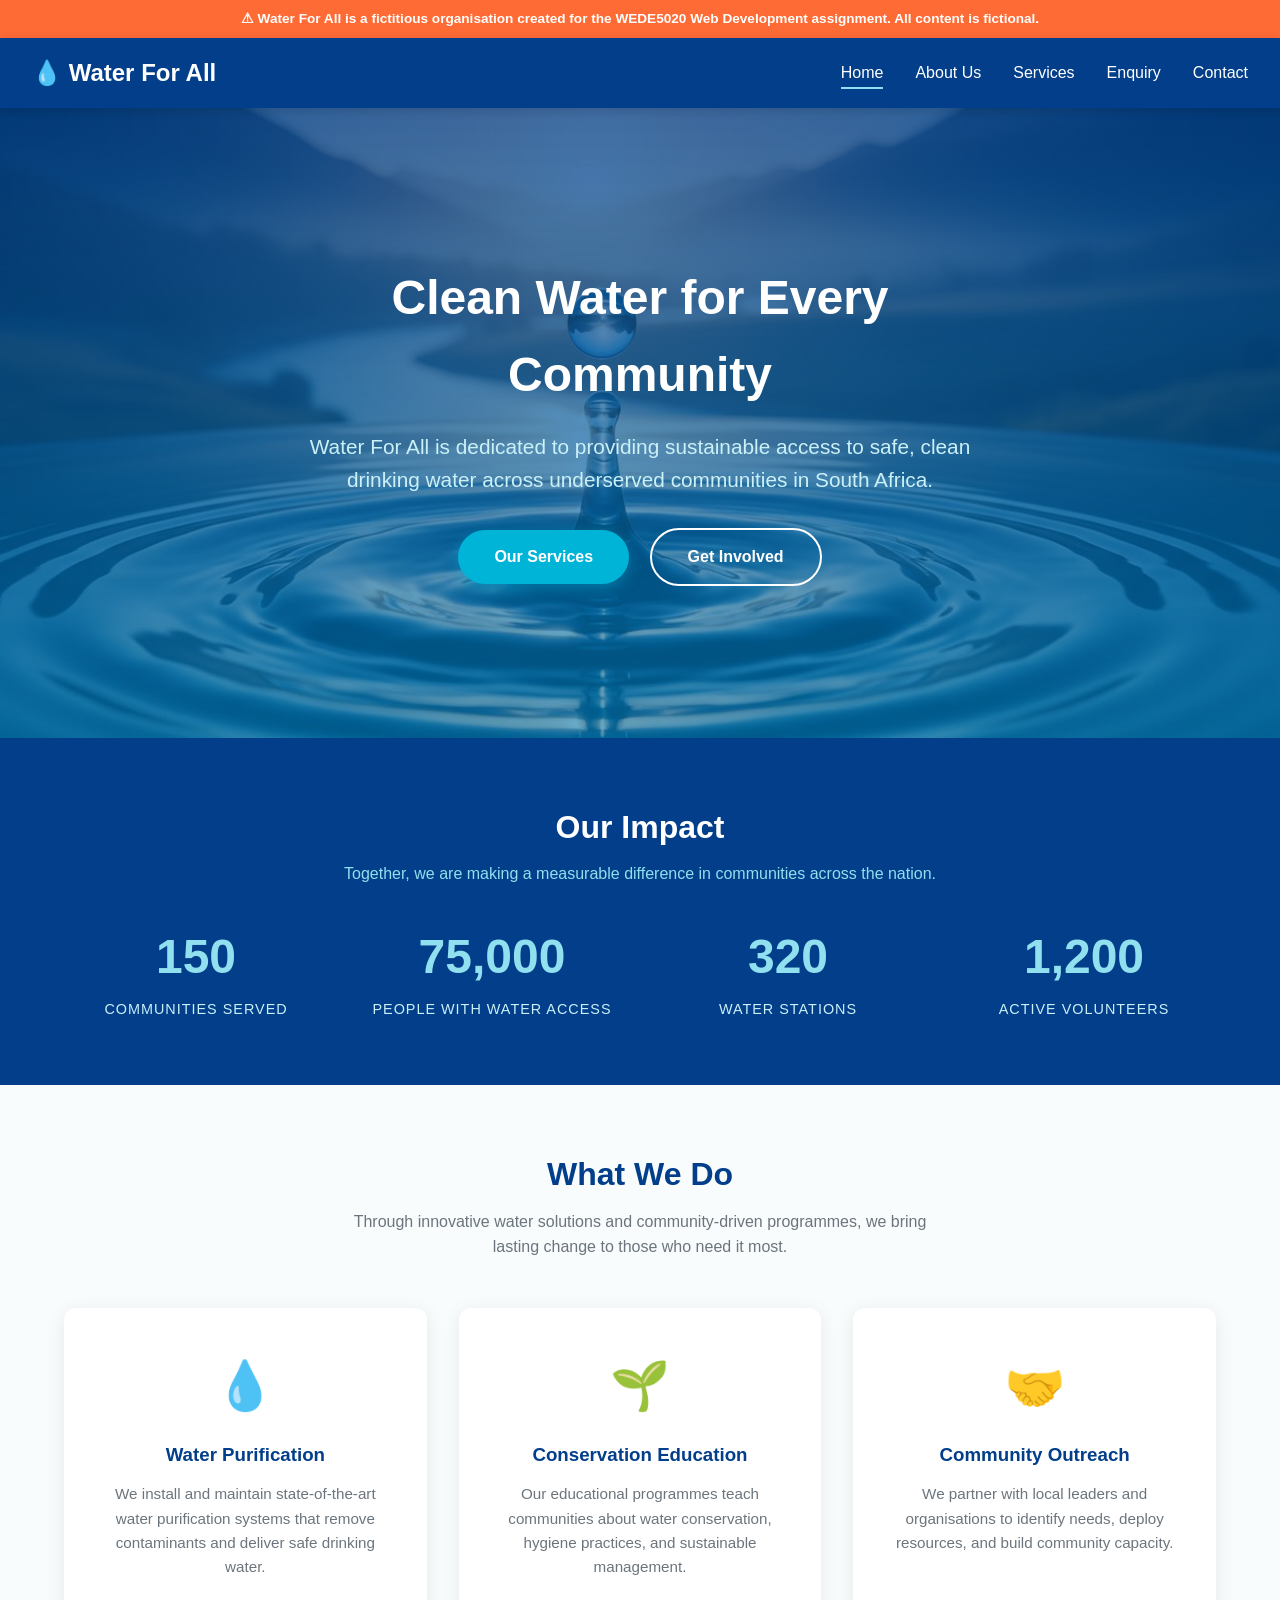
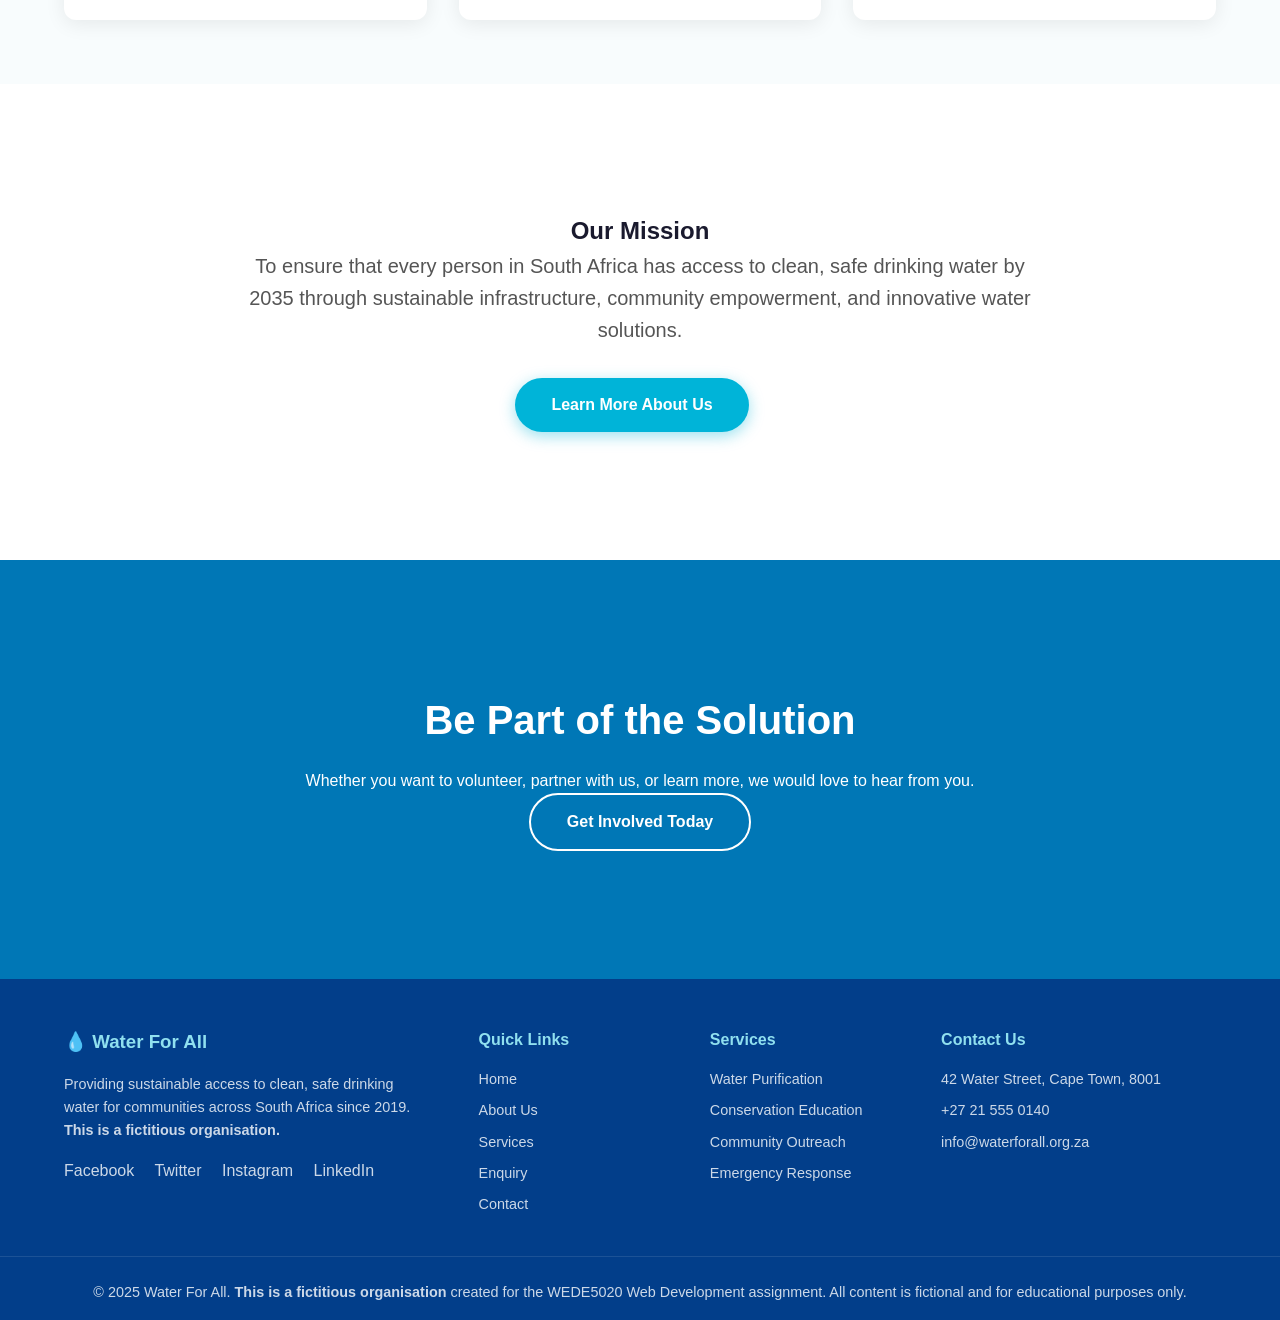
==== commit e18e472e: "added seo, and verification for emails and phone number" ====
--- a/index.html
+++ b/index.html
@@ -1,228 +1,245 @@
 <!DOCTYPE html>
-<!--
-    Water For All - Homepage (index.html)
-    This is the main landing page featuring a hero section,
-    statistics about the organisation's impact, and key features.
--->
 <html lang="en">
 <head>
-    <!-- Meta tags for character encoding and responsive viewport -->
     <meta charset="UTF-8">
     <meta name="viewport" content="width=device-width, initial-scale=1.0">
-    <meta name="description" content="Water For All - Providing clean, safe drinking water to communities across South Africa.">
     <title>Water For All | Clean Water for Every Community</title>
-    <!-- Link to external stylesheet -->
-    <link rel="stylesheet" href="css/style.css">
+    <meta name="description" content="Water For All provides clean, safe drinking water to underserved communities across South Africa through water purification, conservation education, and community outreach.">
+    <meta name="keywords" content="clean water, water purification, South Africa, community outreach, water conservation, non-profit">
+    <meta name="author" content="Water For All">
+    <meta property="og:title" content="Water For All | Clean Water for Every Community">
+    <meta property="og:description" content="Providing sustainable access to clean, safe drinking water across South Africa.">
+    <meta property="og:type" content="website">
+    <link rel="canonical" href="https://waterforall.org.za/index.html">
+    <style>
+        *,*::before,*::after{margin:0;padding:0;box-sizing:border-box}
+        body{font-family:'Segoe UI',Tahoma,Geneva,Verdana,sans-serif;font-size:16px;line-height:1.6;color:#1A1A2E}
+        img{max-width:100%;height:auto;display:block}
+        a{color:#0077B6;text-decoration:none;transition:color .3s}
+        a:hover{color:#00B4D8;text-decoration:underline}
+
+        /* Fictitious banner */
+        .fictitious-banner{background:#FF6B35;color:#fff;text-align:center;padding:.5rem;font-size:.85rem;font-weight:600}
+        .fictitious-banner a{color:#fff;text-decoration:underline}
+
+        /* Header */
+        header{background:#023E8A;color:#fff;padding:1rem 2rem;display:flex;justify-content:space-between;align-items:center;position:sticky;top:0;z-index:1000;box-shadow:0 2px 10px rgba(0,0,0,.15)}
+        header h1{font-size:1.5rem}header h1 a{color:#fff}header h1 a:hover{text-decoration:none}
+        nav ul{display:flex;list-style:none;gap:2rem}
+        nav a{color:#fff;font-weight:500;padding:.5rem 0;position:relative}
+        nav a::after{content:'';position:absolute;bottom:0;left:0;width:0;height:2px;background:#90E0EF;transition:width .3s}
+        nav a:hover::after{width:100%}nav a:hover{color:#90E0EF;text-decoration:none}
+        nav a.active::after{width:100%}
+        #menu-checkbox{display:none}.menu-icon{display:none;cursor:pointer;font-size:1.5rem;color:#fff}
+
+        /* Hero */
+        .hero{position:relative;height:70vh;min-height:500px;display:flex;align-items:center;justify-content:center;text-align:center;overflow:hidden}
+        .hero img{position:absolute;top:0;left:0;width:100%;height:100%;object-fit:cover;z-index:0}
+        .hero-overlay{position:absolute;top:0;left:0;width:100%;height:100%;background:linear-gradient(180deg,rgba(2,62,138,.75) 0%,rgba(0,119,182,.6) 100%);z-index:1}
+        .hero-text{position:relative;z-index:2;color:#fff;max-width:800px;padding:2rem;opacity:0;animation:fadeInUp 1s ease forwards}
+        .hero-text h2{font-size:3rem;color:#fff;margin-bottom:1rem}
+        .hero-text p{font-size:1.3rem;color:#CAF0F8;margin-bottom:2rem}
+        @keyframes fadeInUp{from{opacity:0;transform:translateY(30px)}to{opacity:1;transform:translateY(0)}}
+
+        /* Buttons */
+        .btn{display:inline-block;padding:14px 36px;border-radius:50px;font-weight:600;font-size:1rem;cursor:pointer;border:none;text-decoration:none;transition:all .3s}
+        .btn:hover{text-decoration:none;transform:translateY(-2px)}
+        .btn-primary{background:#00B4D8;color:#fff;margin-right:1rem;box-shadow:0 4px 15px rgba(0,180,216,.4)}
+        .btn-primary:hover{background:#0077B6;color:#fff}
+        .btn-secondary{background:transparent;color:#fff;border:2px solid #fff}
+        .btn-secondary:hover{background:#fff;color:#0077B6}
+
+        /* Stats */
+        .stats{background:#023E8A;color:#fff;padding:4rem 0;text-align:center}
+        .stats h2{color:#fff;font-size:2rem;margin-bottom:.5rem}
+        .stats>p{color:#90E0EF;margin-bottom:2rem}
+        .stats-grid{display:grid;grid-template-columns:repeat(4,1fr);gap:2rem;max-width:1200px;margin:0 auto;width:90%}
+        .stat-item{text-align:center;opacity:0;transform:translateY(20px);animation:fadeInUp .6s ease forwards}
+        .stat-item:nth-child(1){animation-delay:.2s}.stat-item:nth-child(2){animation-delay:.4s}
+        .stat-item:nth-child(3){animation-delay:.6s}.stat-item:nth-child(4){animation-delay:.8s}
+        .stat-number{font-size:3rem;font-weight:700;color:#90E0EF;display:block}
+        .stat-label{font-size:.9rem;color:#CAF0F8;text-transform:uppercase;letter-spacing:1px}
+
+        /* Container and sections */
+        .container{width:90%;max-width:1200px;margin:0 auto;padding:4rem 0}
+        .section-title{text-align:center;margin-bottom:3rem}
+        .section-title h2{font-size:2rem;color:#023E8A}
+        .section-title p{color:#6C757D;max-width:600px;margin:.5rem auto 0}
+        .features{background:#F8FCFD}
+        .features-grid{display:grid;grid-template-columns:repeat(3,1fr);gap:2rem}
+        .feature-card{background:#fff;border-radius:12px;padding:2.5rem 2rem;text-align:center;box-shadow:0 4px 20px rgba(0,0,0,.08);transition:transform .3s,box-shadow .3s}
+        .feature-card:hover{transform:translateY(-8px);box-shadow:0 12px 30px rgba(0,0,0,.12)}
+        .feature-icon{font-size:3rem;margin-bottom:1rem;display:block}
+        .feature-card h3{color:#023E8A;margin-bottom:.75rem}
+        .feature-card p{color:#6C757D;font-size:.95rem}
+
+        .mission{text-align:center;padding:4rem 0}
+        .mission p{font-size:1.25rem;max-width:800px;margin:0 auto 2rem;color:#555}
+
+        .cta{background:#0077B6;color:#fff;padding:4rem 0;text-align:center}
+        .cta h2{color:#fff;font-size:2.5rem;margin-bottom:1rem}
+        .cta>p{color:#CAF0F8;font-size:1.2rem;margin-bottom:2rem}
+
+        /* Footer */
+        footer{background:#023E8A;color:#fff;padding:3rem 0 1rem}
+        .footer-grid{display:grid;grid-template-columns:2fr 1fr 1fr 1.5fr;gap:3rem;max-width:1200px;margin:0 auto;width:90%}
+        footer h3,footer h4{color:#90E0EF;margin-bottom:1rem}
+        footer p,footer li{color:rgba(255,255,255,.8);font-size:.9rem}
+        footer ul{list-style:none}footer li{margin-bottom:.5rem}
+        footer a{color:rgba(255,255,255,.8)}footer a:hover{color:#90E0EF}
+        .social-links{margin-top:1rem}.social-links a{margin-right:1rem}
+        .footer-bottom{text-align:center;border-top:1px solid rgba(255,255,255,.1);padding-top:1.5rem;margin-top:2rem;color:rgba(255,255,255,.6);font-size:.85rem}
+
+        /* Scroll to top */
+        .scroll-top{position:fixed;bottom:30px;right:30px;width:50px;height:50px;border-radius:50%;background:#00B4D8;color:#fff;border:none;font-size:1.2rem;cursor:pointer;box-shadow:0 4px 15px rgba(0,0,0,.2);opacity:0;visibility:hidden;transition:all .3s;z-index:999}
+        .scroll-top.visible{opacity:1;visibility:visible}
+        .scroll-top:hover{background:#023E8A;transform:translateY(-3px)}
+
+        @media(max-width:768px){
+            header{flex-wrap:wrap}.menu-icon{display:block}nav{display:none;width:100%}
+            nav ul{flex-direction:column;gap:0;padding:1rem 0}nav ul li{padding:.75rem 0;border-bottom:1px solid rgba(255,255,255,.1)}
+            #menu-checkbox:checked~nav{display:block}
+            .hero-text h2{font-size:2rem}.stats-grid,.features-grid,.footer-grid{grid-template-columns:1fr}
+            .btn{display:block;margin:.5rem auto;text-align:center}.btn-primary{margin-right:auto}
+        }
+    </style>
 </head>
 <body>
-    <!-- Skip to content link for keyboard accessibility -->
-    <a href="#main-content" class="skip-link">Skip to main content</a>
-
-    <!-- ============================================================ -->
-    <!-- SITE HEADER with Logo and Navigation -->
-    <!-- ============================================================ -->
-    <header class="site-header">
-        <div class="container header-container">
-            <!-- Logo with water drop icon -->
-            <div class="logo">
-                <a href="index.html">
-                    <span class="logo-icon">&#128167;</span>
-                    <span class="logo-text">Water <span>For All</span></span>
-                </a>
+
+<div class="fictitious-banner">&#9888; Water For All is a <strong>fictitious organisation</strong> created for the WEDE5020 Web Development assignment. All content is fictional.</div>
+
+<header>
+    <h1><a href="index.html">&#128167; Water For All</a></h1>
+    <label for="menu-checkbox" class="menu-icon">&#9776;</label>
+    <input type="checkbox" id="menu-checkbox">
+    <nav>
+        <ul>
+            <li><a href="index.html" class="active">Home</a></li>
+            <li><a href="about.html">About Us</a></li>
+            <li><a href="services.html">Services</a></li>
+            <li><a href="enquiry.html">Enquiry</a></li>
+            <li><a href="contact.html">Contact</a></li>
+        </ul>
+    </nav>
+</header>
+
+<section class="hero">
+    <img src="images/hero-home.jpg" alt="Crystal clear water drop creating ripples in a pool">
+    <div class="hero-overlay"></div>
+    <div class="hero-text">
+        <h2>Clean Water for Every Community</h2>
+        <p>Water For All is dedicated to providing sustainable access to safe, clean drinking water across underserved communities in South Africa.</p>
+        <a href="services.html" class="btn btn-primary">Our Services</a>
+        <a href="enquiry.html" class="btn btn-secondary">Get Involved</a>
+    </div>
+</section>
+
+<section class="stats">
+    <h2>Our Impact</h2>
+    <p>Together, we are making a measurable difference in communities across the nation.</p>
+    <div class="stats-grid">
+        <div class="stat-item"><span class="stat-number">150</span><span class="stat-label">Communities Served</span></div>
+        <div class="stat-item"><span class="stat-number">75,000</span><span class="stat-label">People with Water Access</span></div>
+        <div class="stat-item"><span class="stat-number">320</span><span class="stat-label">Water Stations</span></div>
+        <div class="stat-item"><span class="stat-number">1,200</span><span class="stat-label">Active Volunteers</span></div>
+    </div>
+</section>
+
+<section class="features">
+    <div class="container">
+        <div class="section-title">
+            <h2>What We Do</h2>
+            <p>Through innovative water solutions and community-driven programmes, we bring lasting change to those who need it most.</p>
+        </div>
+        <div class="features-grid">
+            <article class="feature-card">
+                <span class="feature-icon">&#128167;</span>
+                <h3>Water Purification</h3>
+                <p>We install and maintain state-of-the-art water purification systems that remove contaminants and deliver safe drinking water.</p>
+            </article>
+            <article class="feature-card">
+                <span class="feature-icon">&#127793;</span>
+                <h3>Conservation Education</h3>
+                <p>Our educational programmes teach communities about water conservation, hygiene practices, and sustainable management.</p>
+            </article>
+            <article class="feature-card">
+                <span class="feature-icon">&#129309;</span>
+                <h3>Community Outreach</h3>
+                <p>We partner with local leaders and organisations to identify needs, deploy resources, and build community capacity.</p>
+            </article>
+        </div>
+    </div>
+</section>
+
+<section class="mission">
+    <div class="container">
+        <h2>Our Mission</h2>
+        <p>To ensure that every person in South Africa has access to clean, safe drinking water by 2035 through sustainable infrastructure, community empowerment, and innovative water solutions.</p>
+        <a href="about.html" class="btn btn-primary">Learn More About Us</a>
+    </div>
+</section>
+
+<section class="cta">
+    <div class="container">
+        <h2>Be Part of the Solution</h2>
+        <p>Whether you want to volunteer, partner with us, or learn more, we would love to hear from you.</p>
+        <a href="enquiry.html" class="btn btn-secondary">Get Involved Today</a>
+    </div>
+</section>
+
+<footer>
+    <div class="footer-grid">
+        <div>
+            <h3>&#128167; Water For All</h3>
+            <p>Providing sustainable access to clean, safe drinking water for communities across South Africa since 2019. <strong>This is a fictitious organisation.</strong></p>
+            <div class="social-links">
+                <a href="#">Facebook</a>
+                <a href="#">Twitter</a>
+                <a href="#">Instagram</a>
+                <a href="#">LinkedIn</a>
             </div>
-            <!-- Mobile menu toggle button -->
-            <button class="menu-toggle" aria-label="Toggle navigation menu">&#9776;</button>
-            <!-- Main navigation menu -->
-            <nav class="main-nav" aria-label="Main navigation">
-                <ul class="nav-list">
-                    <li><a href="index.html" class="active">Home</a></li>
-                    <li><a href="about.html">About Us</a></li>
-                    <li><a href="services.html">Services</a></li>
-                    <li><a href="enquiry.html">Enquiry</a></li>
-                    <li><a href="contact.html">Contact</a></li>
-                </ul>
-            </nav>
-        </div>
-    </header>
-
-    <!-- ============================================================ -->
-    <!-- MAIN CONTENT -->
-    <!-- ============================================================ -->
-    <main id="main-content">
-
-        <!-- ============================================================ -->
-        <!-- HERO SECTION -->
-        <!-- Full-width banner with background image, heading, and CTA -->
-        <!-- ============================================================ -->
-        <section class="hero" aria-label="Welcome banner">
-            <!-- Background image -->
-            <img src="images/hero-home.jpg" alt="Crystal clear water drop creating ripples" class="hero-bg">
-            <!-- Semi-transparent overlay for text readability -->
-            <div class="hero-overlay"></div>
-            <!-- Hero content: heading, tagline, and call-to-action buttons -->
-            <div class="hero-content">
-                <h1>Clean Water for Every Community</h1>
-                <p class="hero-tagline">Water For All is dedicated to providing sustainable access to safe, clean drinking water across underserved communities in South Africa.</p>
-                <div class="hero-buttons">
-                    <a href="services.html" class="btn btn-primary">Our Services</a>
-                    <a href="enquiry.html" class="btn btn-secondary">Get Involved</a>
-                </div>
-            </div>
-        </section>
-
-        <!-- ============================================================ -->
-        <!-- IMPACT STATISTICS SECTION -->
-        <!-- Displays key metrics about the organisation's achievements -->
-        <!-- ============================================================ -->
-        <section class="section section-dark" aria-label="Our impact statistics">
-            <div class="container">
-                <div class="section-header">
-                    <h2>Our Impact</h2>
-                    <p>Together, we are making a measurable difference in communities across the nation.</p>
-                </div>
-                <div class="stats-grid">
-                    <!-- Stat item 1: Communities served -->
-                    <div class="stat-item">
-                        <span class="stat-number" data-count="150">0</span>
-                        <span class="stat-label">Communities Served</span>
-                    </div>
-                    <!-- Stat item 2: People with water access -->
-                    <div class="stat-item">
-                        <span class="stat-number" data-count="75000">0</span>
-                        <span class="stat-label">People with Water Access</span>
-                    </div>
-                    <!-- Stat item 3: Water stations installed -->
-                    <div class="stat-item">
-                        <span class="stat-number" data-count="320">0</span>
-                        <span class="stat-label">Water Stations</span>
-                    </div>
-                    <!-- Stat item 4: Volunteer network -->
-                    <div class="stat-item">
-                        <span class="stat-number" data-count="1200">0</span>
-                        <span class="stat-label">Active Volunteers</span>
-                    </div>
-                </div>
-            </div>
-        </section>
-
-        <!-- ============================================================ -->
-        <!-- FEATURES / KEY SERVICES SECTION -->
-        <!-- Three feature cards highlighting the organisation's main focus areas -->
-        <!-- ============================================================ -->
-        <section class="section section-light" aria-label="What we do">
-            <div class="container">
-                <div class="section-header">
-                    <h2>What We Do</h2>
-                    <p>Through innovative water solutions and community-driven programmes, we bring lasting change to those who need it most.</p>
-                </div>
-                <div class="features-grid">
-                    <!-- Feature 1: Water Purification -->
-                    <article class="feature-card">
-                        <span class="feature-icon">&#128167;</span>
-                        <h3>Water Purification</h3>
-                        <p>We install and maintain state-of-the-art water purification systems that remove contaminants and deliver safe drinking water to communities without reliable access.</p>
-                    </article>
-                    <!-- Feature 2: Conservation Education -->
-                    <article class="feature-card">
-                        <span class="feature-icon">&#127793;</span>
-                        <h3>Conservation Education</h3>
-                        <p>Our educational programmes teach communities about water conservation, hygiene practices, and sustainable water management for long-term self-sufficiency.</p>
-                    </article>
-                    <!-- Feature 3: Community Outreach -->
-                    <article class="feature-card">
-                        <span class="feature-icon">&#129309;</span>
-                        <h3>Community Outreach</h3>
-                        <p>We partner with local leaders, schools, and organisations to identify needs, deploy resources, and build community capacity for maintaining water infrastructure.</p>
-                    </article>
-                </div>
-            </div>
-        </section>
-
-        <!-- ============================================================ -->
-        <!-- MISSION STATEMENT SECTION -->
-        <!-- Brief statement about the organisation's mission -->
-        <!-- ============================================================ -->
-        <section class="section" aria-label="Our mission">
-            <div class="container text-center">
-                <h2>Our Mission</h2>
-                <p style="font-size: 1.25rem; max-width: 800px; margin: 0 auto 2rem; color: #555;">
-                    To ensure that every person in South Africa has access to clean, safe drinking water by 2035 through sustainable infrastructure, community empowerment, and innovative water solutions.
-                </p>
-                <a href="about.html" class="btn btn-primary">Learn More About Us</a>
-            </div>
-        </section>
-
-        <!-- ============================================================ -->
-        <!-- CALL-TO-ACTION SECTION -->
-        <!-- Encourages visitors to take action -->
-        <!-- ============================================================ -->
-        <section class="cta-section" aria-label="Get involved">
-            <div class="container">
-                <h2>Be Part of the Solution</h2>
-                <p>Whether you want to volunteer, partner with us, or simply learn more, we would love to hear from you.</p>
-                <a href="enquiry.html" class="btn btn-primary" style="background: #fff; color: #0077B6;">Get Involved Today</a>
-            </div>
-        </section>
-
-    </main>
-
-    <!-- ============================================================ -->
-    <!-- SITE FOOTER -->
-    <!-- Contains logo, quick links, contact info, and social links -->
-    <!-- ============================================================ -->
-    <footer class="site-footer">
-        <div class="container">
-            <div class="footer-grid">
-                <!-- Brand column -->
-                <div class="footer-brand">
-                    <span class="logo-text">Water <span>For All</span></span>
-                    <p>Providing sustainable access to clean, safe drinking water for communities across South Africa since 2019.</p>
-                    <div class="footer-social">
-                        <a href="#" class="social-icon" aria-label="Facebook">f</a>
-                        <a href="#" class="social-icon" aria-label="Twitter">X</a>
-                        <a href="#" class="social-icon" aria-label="Instagram">&#128247;</a>
-                        <a href="#" class="social-icon" aria-label="LinkedIn">in</a>
-                    </div>
-                </div>
-                <!-- Quick links column -->
-                <div class="footer-links">
-                    <h4>Quick Links</h4>
-                    <ul>
-                        <li><a href="index.html">Home</a></li>
-                        <li><a href="about.html">About Us</a></li>
-                        <li><a href="services.html">Services</a></li>
-                        <li><a href="enquiry.html">Enquiry</a></li>
-                        <li><a href="contact.html">Contact</a></li>
-                    </ul>
-                </div>
-                <!-- Services column -->
-                <div class="footer-links">
-                    <h4>Services</h4>
-                    <ul>
-                        <li><a href="services.html">Water Purification</a></li>
-                        <li><a href="services.html">Conservation Education</a></li>
-                        <li><a href="services.html">Community Outreach</a></li>
-                        <li><a href="services.html">Emergency Response</a></li>
-                    </ul>
-                </div>
-                <!-- Contact column -->
-                <div class="footer-links">
-                    <h4>Contact Us</h4>
-                    <ul>
-                        <li>&#128205; 42 Water Street, Cape Town, 8001</li>
-                        <li>&#128222; +27 21 555 0140</li>
-                        <li>&#128231; info@waterforall.org.za</li>
-                    </ul>
-                </div>
-            </div>
-            <!-- Copyright bar -->
-            <div class="footer-bottom">
-                <p>&copy; 2025 Water For All. All rights reserved. | A non-profit organisation dedicated to clean water access.</p>
-            </div>
-        </div>
-    </footer>
-
-    <!-- Link to external JavaScript file -->
-    <script src="js/main.js"></script>
+        </div>
+        <div>
+            <h4>Quick Links</h4>
+            <ul>
+                <li><a href="index.html">Home</a></li>
+                <li><a href="about.html">About Us</a></li>
+                <li><a href="services.html">Services</a></li>
+                <li><a href="enquiry.html">Enquiry</a></li>
+                <li><a href="contact.html">Contact</a></li>
+            </ul>
+        </div>
+        <div>
+            <h4>Services</h4>
+            <ul>
+                <li><a href="services.html">Water Purification</a></li>
+                <li><a href="services.html">Conservation Education</a></li>
+                <li><a href="services.html">Community Outreach</a></li>
+                <li><a href="services.html">Emergency Response</a></li>
+            </ul>
+        </div>
+        <div>
+            <h4>Contact Us</h4>
+            <ul>
+                <li>42 Water Street, Cape Town, 8001</li>
+                <li>+27 21 555 0140</li>
+                <li><a href="mailto:info@waterforall.org.za">info@waterforall.org.za</a></li>
+            </ul>
+        </div>
+    </div>
+    <div class="footer-bottom">
+        <p>&copy; 2025 Water For All. <strong>This is a fictitious organisation</strong> created for the WEDE5020 Web Development assignment. All content is fictional and for educational purposes only.</p>
+    </div>
+</footer>
+
+<button class="scroll-top" id="scrollTop" aria-label="Scroll to top">&#9650;</button>
+
+<script>
+    // Scroll-to-top button visibility
+    const scrollTopBtn=document.getElementById('scrollTop');
+    window.addEventListener('scroll',function(){scrollTopBtn.classList.toggle('visible',window.pageYOffset>500)});
+    scrollTopBtn.addEventListener('click',function(){window.scrollTo({top:0,behavior:'smooth'})});
+</script>
+
 </body>
 </html>
